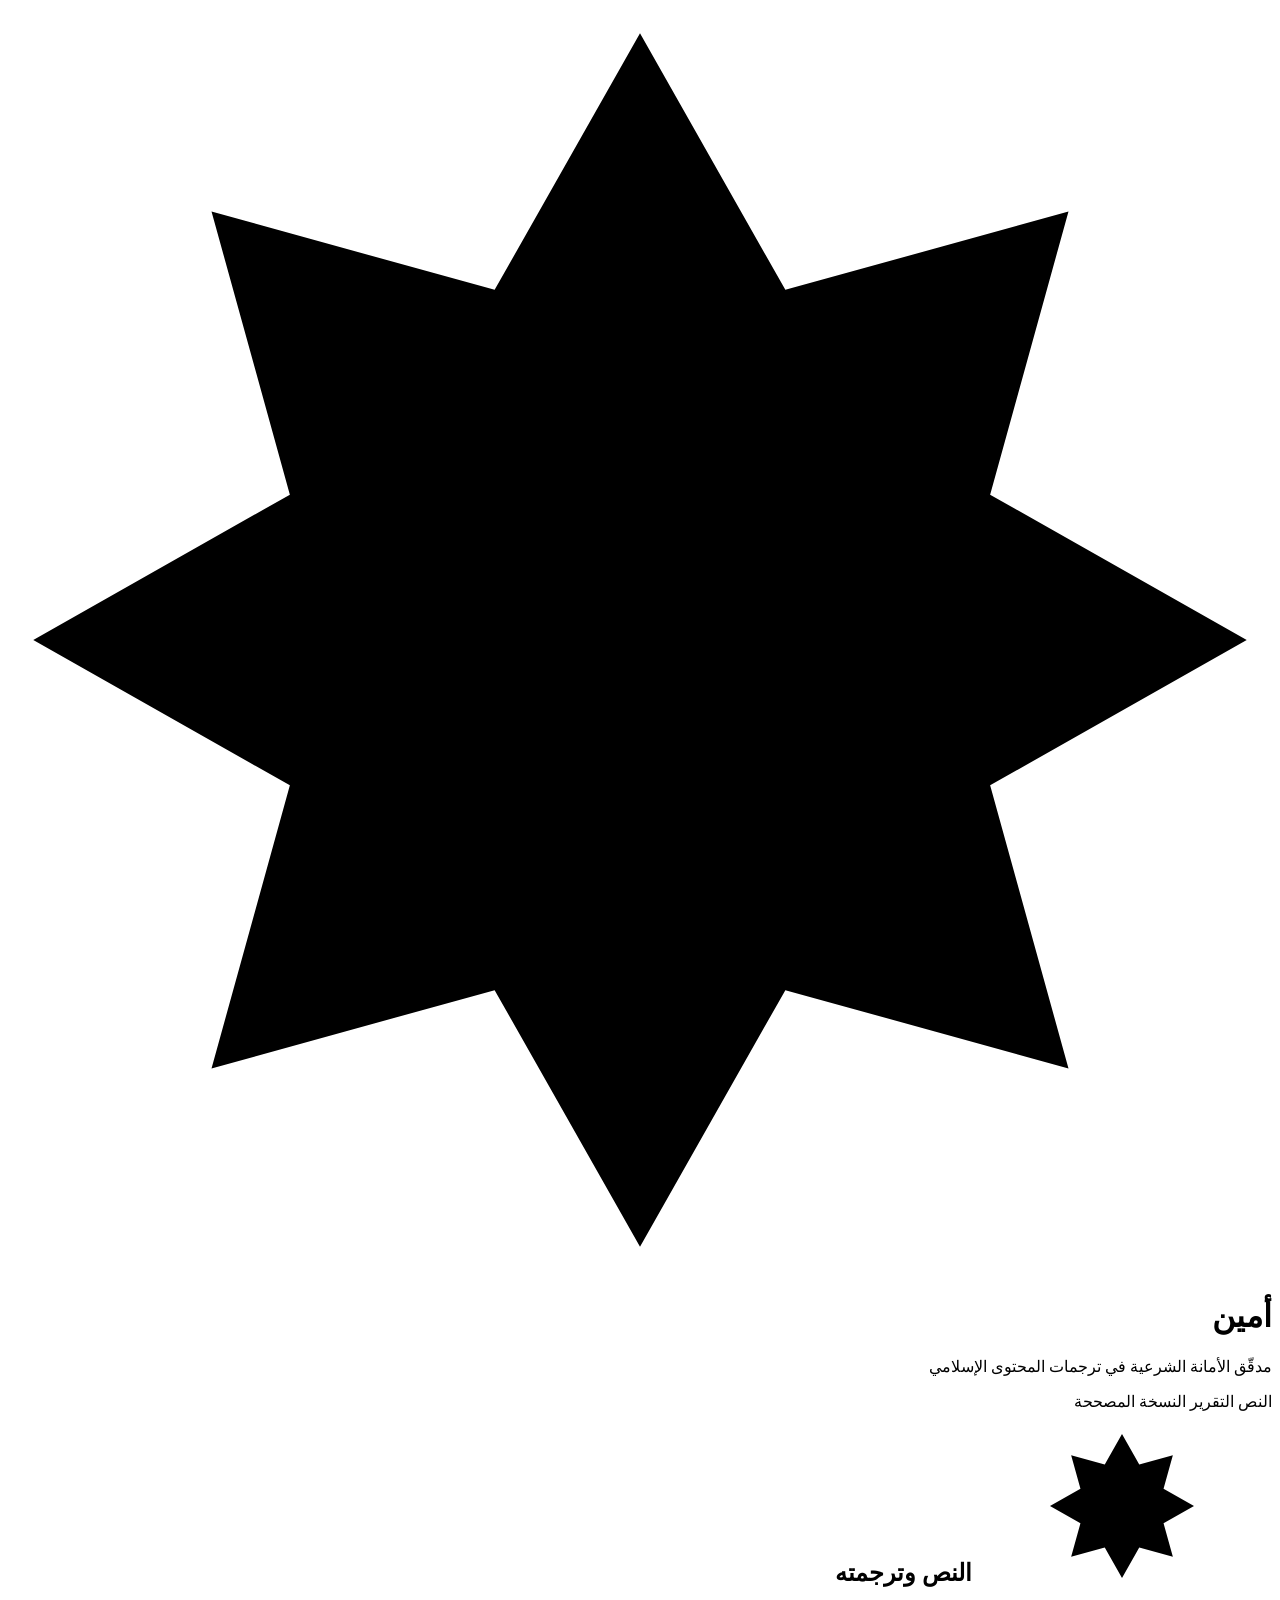
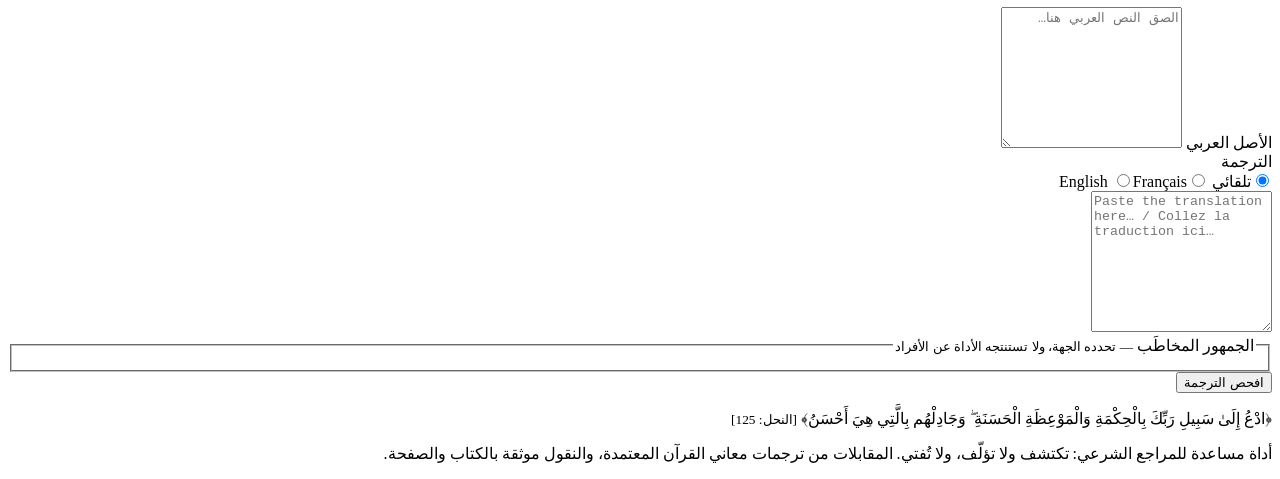
==== web/index.html @ e1a8e171 "Add Amin v0.1.0 start version: checker engine, API, and geometric UI - Glossary of 32 terms and 6 di" ====
<!doctype html>
<html lang="ar" dir="rtl">
<head>
<meta charset="utf-8">
<meta name="viewport" content="width=device-width, initial-scale=1">
<title>أمين — مدقّق الأمانة الشرعية في الترجمات</title>
<meta name="description" content="أمين: أداة تكشف انحراف الدلالة الشرعية في ترجمات المحتوى الإسلامي وتقترح التصحيح من مصادر معتمدة على منهج السلف الصالح.">
<link rel="icon" href="data:image/svg+xml,%3Csvg xmlns='http://www.w3.org/2000/svg' viewBox='0 0 100 100'%3E%3Cpolygon fill='%23c8a24a' points='50,2 61.5,22.3 83.9,16.1 77.7,38.5 98,50 77.7,61.5 83.9,83.9 61.5,77.7 50,98 38.5,77.7 16.1,83.9 22.3,61.5 2,50 22.3,38.5 16.1,16.1 38.5,22.3'/%3E%3Ccircle cx='50' cy='50' r='24' fill='%231b2a55'/%3E%3C/svg%3E">
<link rel="stylesheet" href="/static/style.css">
</head>
<body>

<svg width="0" height="0" style="position:absolute" aria-hidden="true">
  <defs>
    <symbol id="star8" viewBox="0 0 100 100">
      <polygon points="50.0,2.0 61.5,22.3 83.9,16.1 77.7,38.5 98.0,50.0 77.7,61.5 83.9,83.9 61.5,77.7 50.0,98.0 38.5,77.7 16.1,83.9 22.3,61.5 2.0,50.0 22.3,38.5 16.1,16.1 38.5,22.3"/>
    </symbol>
  </defs>
</svg>

<header class="band">
  <div class="band-inner">
    <div class="brand">
      <svg class="brand-star" viewBox="0 0 100 100" aria-hidden="true">
        <use href="#star8" class="s-outer"/>
        <polygon class="s-inner" points="50,20 71,29 80,50 71,71 50,80 29,71 20,50 29,29"/>
      </svg>
      <div>
        <h1>أمين</h1>
        <p class="tagline">مدقّق الأمانة الشرعية في ترجمات المحتوى الإسلامي</p>
      </div>
    </div>
    <nav class="steps" aria-label="مراحل العمل">
      <span class="step is-on" data-step="1"><i></i>النص</span>
      <span class="step" data-step="2"><i></i>التقرير</span>
      <span class="step" data-step="3"><i></i>النسخة المصححة</span>
    </nav>
  </div>
  <div class="band-edge" aria-hidden="true"></div>
</header>

<main>

  <!-- ═══════════ الإدخال ═══════════ -->
  <section id="input" class="panel">
    <div class="section-head">
      <h2><svg class="h-star"><use href="#star8"/></svg>النص وترجمته</h2>
      <div class="samples" id="samples" aria-label="نصوص تجريبية"></div>
    </div>

    <div class="twin">
      <div class="frame">
        <label for="arabic" class="frame-label">الأصل العربي</label>
        <textarea id="arabic" dir="rtl" rows="9" placeholder="الصق النص العربي هنا…"></textarea>
      </div>
      <div class="frame">
        <div class="frame-label-row">
          <label for="translation" class="frame-label">الترجمة</label>
          <div class="lang-switch" role="radiogroup" aria-label="لغة الترجمة">
            <label><input type="radio" name="lang" value="" checked><span>تلقائي</span></label>
            <label><input type="radio" name="lang" value="en"><span>English</span></label>
            <label><input type="radio" name="lang" value="fr"><span>Français</span></label>
          </div>
        </div>
        <textarea id="translation" dir="ltr" rows="9" placeholder="Paste the translation here… / Collez la traduction ici…"></textarea>
      </div>
    </div>

    <fieldset class="audience">
      <legend>الجمهور المخاطَب <small>— تحدده الجهة، ولا تستنتجه الأداة عن الأفراد</small></legend>
      <div class="tiles" id="audiences"></div>
    </fieldset>

    <div class="actions">
      <label class="toggle" id="llm-toggle" hidden>
        <input type="checkbox" id="use-llm" checked> الفحص الدلالي بالنموذج اللغوي
      </label>
      <button id="run" class="btn-octa">افحص الترجمة</button>
    </div>
    <p class="err" id="err" role="alert" hidden></p>
  </section>

  <!-- ═══════════ التقرير ═══════════ -->
  <section id="report" class="panel" hidden>
    <div class="summary">
      <div class="medallion" aria-live="polite">
        <svg viewBox="0 0 100 100" aria-hidden="true"><use href="#star8"/></svg>
        <div class="medallion-text"><b id="total">0</b><span>موضعًا</span></div>
      </div>
      <div class="summary-side">
        <p class="summary-line" id="summary-line"></p>
        <div class="type-tiles" id="type-tiles" role="group" aria-label="تصفية بحسب نوع الخلل"></div>
      </div>
    </div>

    <div class="section-head"><h2><svg class="h-star"><use href="#star8"/></svg>الترجمة مع المواضع</h2></div>
    <div class="frame frame-read"><div id="marked" class="marked" dir="ltr"></div></div>

    <div class="section-head">
      <h2><svg class="h-star"><use href="#star8"/></svg>التنبيهات</h2>
      <div class="bulk">
        <button class="btn-line" id="accept-all">قبول كل المقترحات الموثقة</button>
        <button class="btn-line" id="reset-all">إعادة الضبط</button>
      </div>
    </div>
    <div id="cards" class="cards"></div>

    <div class="section-head"><h2><svg class="h-star"><use href="#star8"/></svg>ملاءمة الخطاب للجمهور</h2></div>
    <div id="audience-report" class="aud-report"></div>
  </section>

  <!-- ═══════════ النسخة المصححة ═══════════ -->
  <section id="corrected-sec" class="panel" hidden>
    <div class="section-head">
      <h2><svg class="h-star"><use href="#star8"/></svg>النسخة المصححة</h2>
      <div class="bulk">
        <button class="btn-line" id="copy">نسخ</button>
        <button class="btn-line" id="export-html">تصدير التقرير</button>
        <button class="btn-line" id="export-json">تصدير JSON</button>
        <button class="btn-line" id="print">طباعة</button>
      </div>
    </div>
    <div class="frame frame-read"><div id="corrected" class="marked" dir="ltr"></div></div>
    <p class="note">تُطبَّق هنا المقترحات التي قبلتها فقط. المواضع التي تحتاج مراجعة بشرية لا تُغيَّر آليًّا.</p>
  </section>

</main>

<footer class="foot">
  <div class="band-edge flip" aria-hidden="true"></div>
  <div class="foot-inner">
    <p class="ayah">﴿ادْعُ إِلَىٰ سَبِيلِ رَبِّكَ بِالْحِكْمَةِ وَالْمَوْعِظَةِ الْحَسَنَةِ ۖ وَجَادِلْهُم بِالَّتِي هِيَ أَحْسَنُ﴾ <small>[النحل: 125]</small></p>
    <p>أداة مساعدة للمراجع الشرعي: تكتشف ولا تؤلّف، ولا تُفتي. المقابلات من ترجمات معاني القرآن المعتمدة، والنقول موثقة بالكتاب والصفحة.</p>
  </div>
</footer>

<script src="/static/app.js"></script>
</body>
</html>
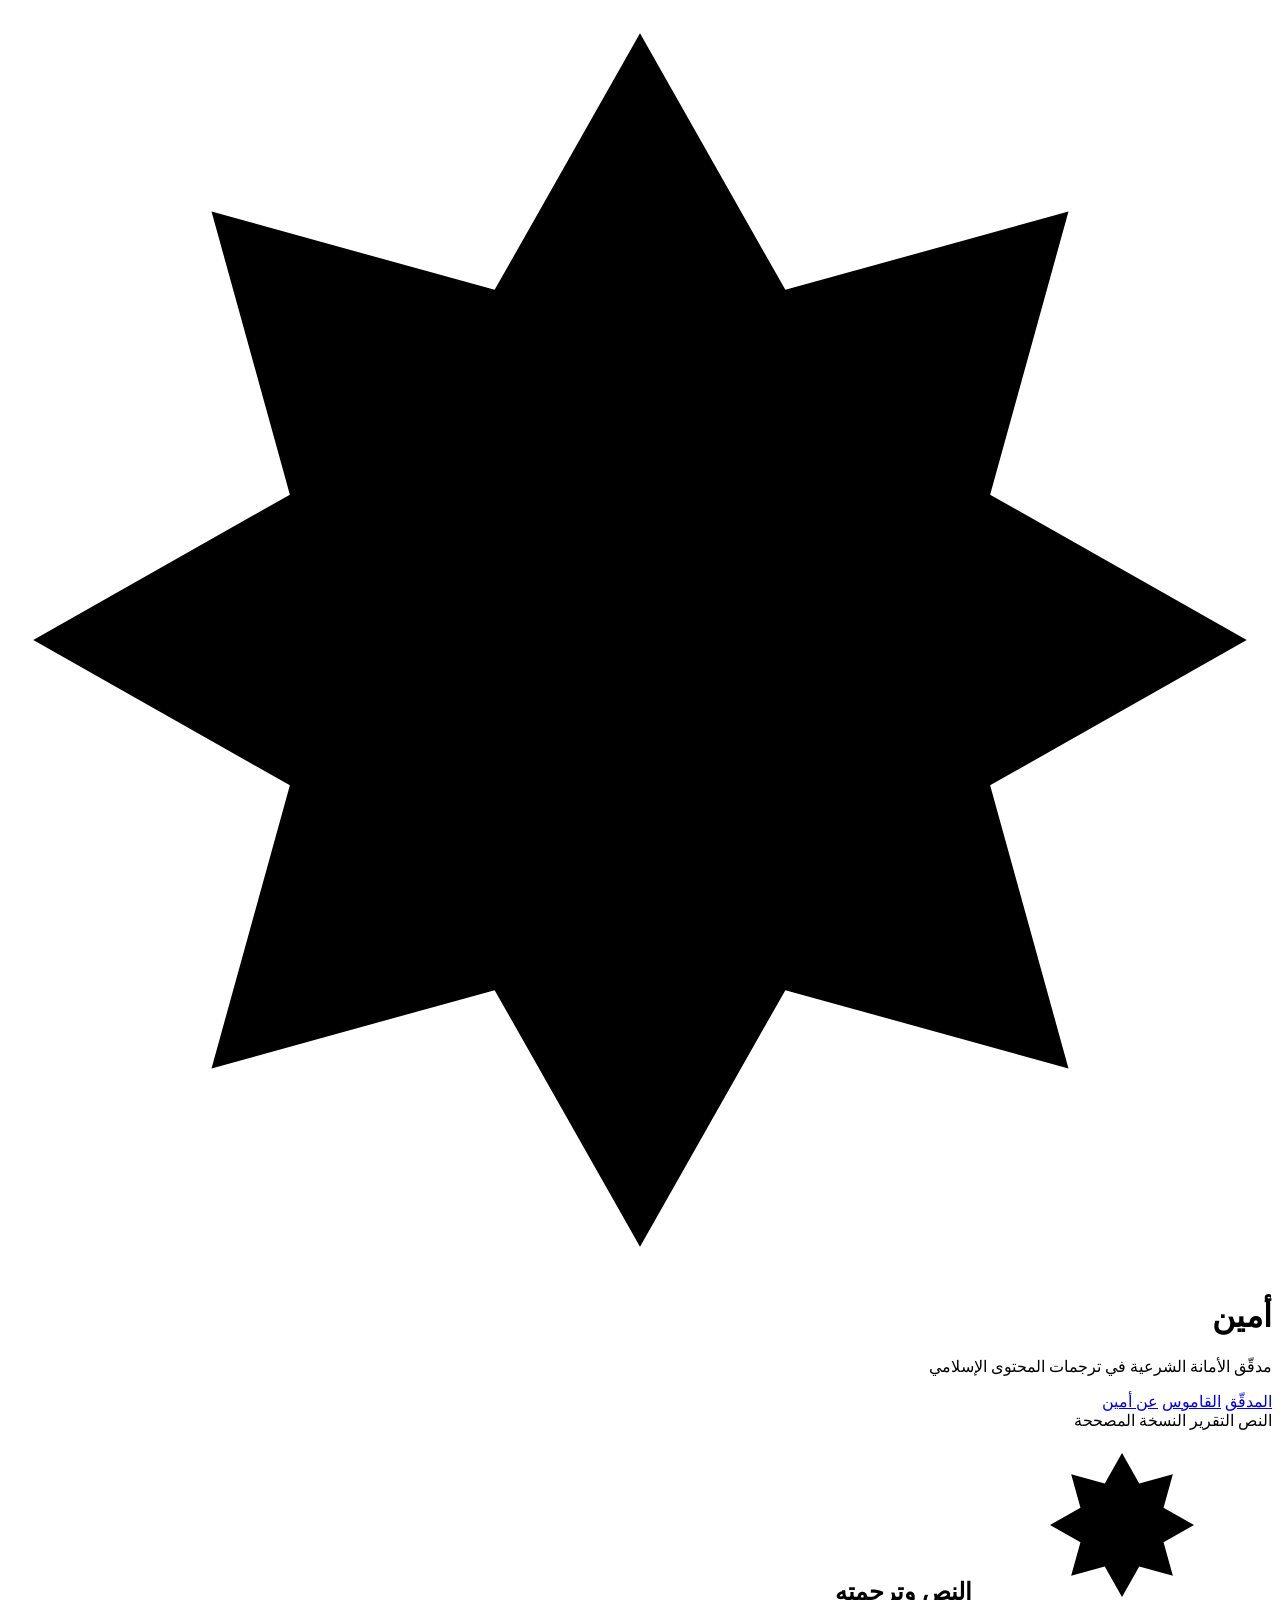
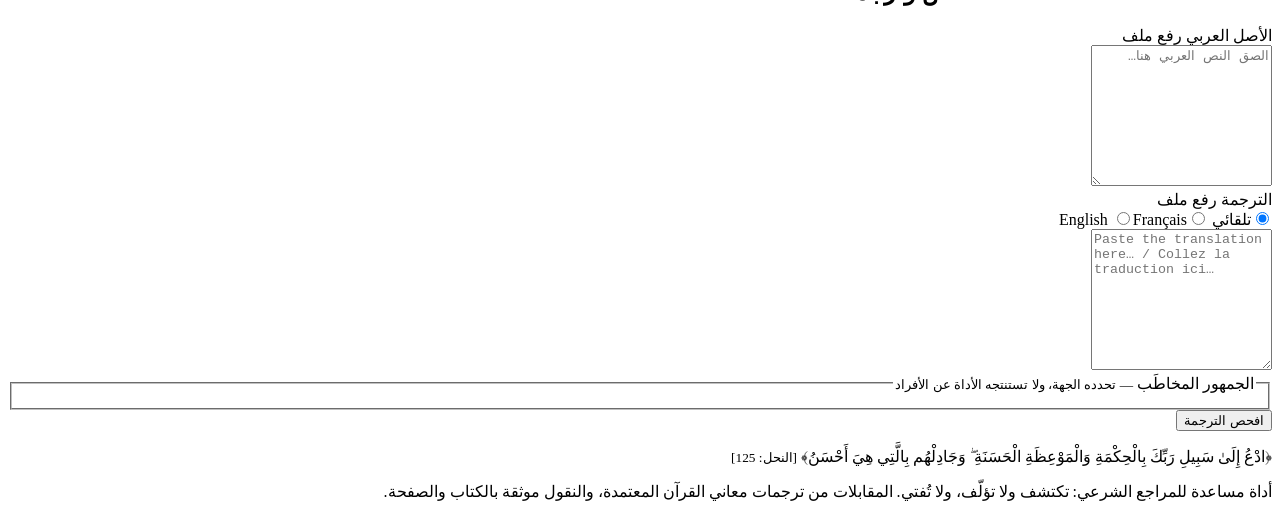
==== commit 69026d85: "Grow glossary, add DP alignment, glossary and about pages, feedback log - 61 terms (29 grounded in t" ====
--- a/web/index.html
+++ b/web/index.html
@@ -30,6 +30,11 @@
         <p class="tagline">مدقّق الأمانة الشرعية في ترجمات المحتوى الإسلامي</p>
       </div>
     </div>
+    <nav class="tabs" aria-label="أقسام المنصة">
+      <a href="#check" class="tab is-on" data-view="check">المدقّق</a>
+      <a href="#glossary" class="tab" data-view="glossary">القاموس</a>
+      <a href="#about" class="tab" data-view="about">عن أمين</a>
+    </nav>
     <nav class="steps" aria-label="مراحل العمل">
       <span class="step is-on" data-step="1"><i></i>النص</span>
       <span class="step" data-step="2"><i></i>التقرير</span>
@@ -39,7 +44,7 @@
   <div class="band-edge" aria-hidden="true"></div>
 </header>
 
-<main>
+<main id="view-check" class="view">
 
   <!-- ═══════════ الإدخال ═══════════ -->
   <section id="input" class="panel">
@@ -50,12 +55,16 @@
 
     <div class="twin">
       <div class="frame">
-        <label for="arabic" class="frame-label">الأصل العربي</label>
+        <div class="frame-label-row">
+          <label for="arabic" class="frame-label">الأصل العربي</label>
+          <label class="upload">رفع ملف<input type="file" accept=".txt,.md,.srt,text/plain" data-target="arabic" hidden></label>
+        </div>
         <textarea id="arabic" dir="rtl" rows="9" placeholder="الصق النص العربي هنا…"></textarea>
       </div>
       <div class="frame">
         <div class="frame-label-row">
           <label for="translation" class="frame-label">الترجمة</label>
+          <label class="upload">رفع ملف<input type="file" accept=".txt,.md,.srt,text/plain" data-target="translation" hidden></label>
           <div class="lang-switch" role="radiogroup" aria-label="لغة الترجمة">
             <label><input type="radio" name="lang" value="" checked><span>تلقائي</span></label>
             <label><input type="radio" name="lang" value="en"><span>English</span></label>
@@ -126,6 +135,60 @@
 
 </main>
 
+<main id="view-glossary" class="view" hidden>
+  <section class="panel">
+    <div class="section-head">
+      <h2><svg class="h-star"><use href="#star8"/></svg>قاموس أمين للمصطلحات الشرعية</h2>
+      <div class="gl-tools">
+        <input type="search" id="gl-search" placeholder="ابحث بالعربية أو بالمقابل: شهيد، Salah، jihad…" aria-label="بحث في القاموس">
+        <div class="lang-switch" role="radiogroup" aria-label="لغة المقابل">
+          <label><input type="radio" name="gl-lang" value="en" checked><span>English</span></label>
+          <label><input type="radio" name="gl-lang" value="fr"><span>Français</span></label>
+        </div>
+      </div>
+    </div>
+    <p class="note" id="gl-summary"></p>
+    <h3 class="gl-h">الصفات — على منهج السلف</h3>
+    <div class="gl-grid" id="gl-attrs"></div>
+    <h3 class="gl-h">المصطلحات</h3>
+    <div class="gl-grid" id="gl-terms"></div>
+  </section>
+</main>
+
+<main id="view-about" class="view" hidden>
+  <section class="panel about">
+    <div class="section-head"><h2><svg class="h-star"><use href="#star8"/></svg>عن «أمين»</h2></div>
+    <div class="about-grid">
+      <article class="frame">
+        <h3>المشكلة</h3>
+        <p>تترجم الجهات الدعوية محتواها إلى عشرات اللغات، ومراجعة كل ترجمة مراجعةً شرعية تحتاج مختصًّا يجمع العلم الشرعي وإتقان اللغة، وهو نادر. فتنحرف الدلالة: تُؤوَّل الصفات، وتدخل مصطلحات بحمولة كنسية، وتُترجم الآيات ترجمة حرة.</p>
+      </article>
+      <article class="frame">
+        <h3>المنهج</h3>
+        <p>منهج السلف الصالح في العقيدة، والمرجع في المقابلات ترجمات معاني القرآن الصادرة عن مجمع الملك فهد، والنقول من كتب شيخ الإسلام ابن تيمية وأئمة السلف بالنص والصفحة.</p>
+      </article>
+      <article class="frame">
+        <h3>القاعدة الذهبية</h3>
+        <p>يُكتب المصطلح الشرعي بلفظه العربي بالحروف اللاتينية أولًا ثم معناه بين قوسين:</p>
+        <p class="golden" dir="ltr">Shaheed (Martyr) · Salah (Prayer) · Kafir (Disbeliever)</p>
+      </article>
+      <article class="frame">
+        <h3>يكتشف ولا يؤلّف</h3>
+        <p>لا يقترح «أمين» تصحيحًا إلا من القاموس أو من ترجمة معتمدة، ولا يُفتي، ولا يحكم على حديث. وما لا سند له يُحال إلى المراجع البشري بعلامة «يحتاج مراجعة».</p>
+      </article>
+    </div>
+    <div class="section-head"><h2><svg class="h-star"><use href="#star8"/></svg>أنواع الخلل السبعة</h2></div>
+    <div class="types-list" id="types-list"></div>
+    <div class="section-head"><h2><svg class="h-star"><use href="#star8"/></svg>حدود الأداة</h2></div>
+    <ul class="limits">
+      <li>تعمل بالإنجليزية والفرنسية في هذه المرحلة، والبنية تقبل لغات أخرى.</li>
+      <li>المحاذاة بين الجمل تقوم على الطول وترتيب الجمل؛ فإذا اختلف ترتيب الترجمة كثيرًا عن الأصل ضعفت بعض الفحوص.</li>
+      <li>الفحص الدلالي بالنموذج اللغوي اختياري، ومخرجاته تُعلَّم «يحتاج مراجعة» ما لم تستند إلى القاموس.</li>
+      <li>الأداة مساعِدة للمراجع الشرعي لا بديلة عنه.</li>
+    </ul>
+  </section>
+</main>
+
 <footer class="foot">
   <div class="band-edge flip" aria-hidden="true"></div>
   <div class="foot-inner">
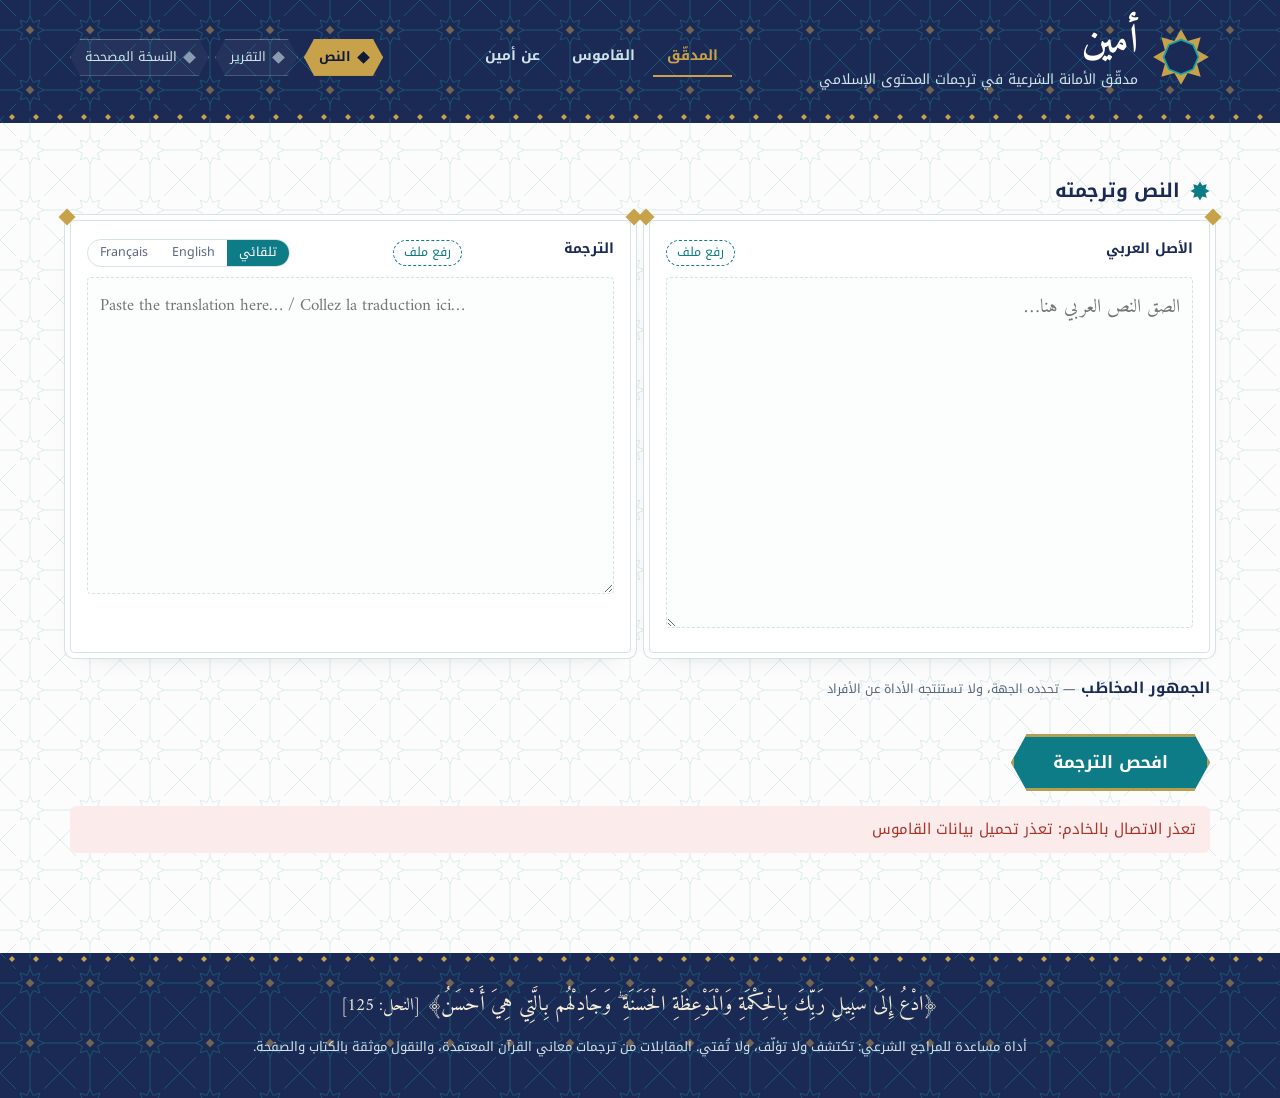
==== commit f34202c4: "Make Amin a complete platform: browser engine, single-page build, deploy files - web/engine.js: brow" ====
--- a/web/index.html
+++ b/web/index.html
@@ -3,10 +3,10 @@
 <head>
 <meta charset="utf-8">
 <meta name="viewport" content="width=device-width, initial-scale=1">
-<title>أمين — مدقّق الأمانة الشرعية في الترجمات</title>
+<title>أمين</title>
 <meta name="description" content="أمين: أداة تكشف انحراف الدلالة الشرعية في ترجمات المحتوى الإسلامي وتقترح التصحيح من مصادر معتمدة على منهج السلف الصالح.">
 <link rel="icon" href="data:image/svg+xml,%3Csvg xmlns='http://www.w3.org/2000/svg' viewBox='0 0 100 100'%3E%3Cpolygon fill='%23c8a24a' points='50,2 61.5,22.3 83.9,16.1 77.7,38.5 98,50 77.7,61.5 83.9,83.9 61.5,77.7 50,98 38.5,77.7 16.1,83.9 22.3,61.5 2,50 22.3,38.5 16.1,16.1 38.5,22.3'/%3E%3Ccircle cx='50' cy='50' r='24' fill='%231b2a55'/%3E%3C/svg%3E">
-<link rel="stylesheet" href="/static/style.css">
+<link rel="stylesheet" href="style.css">
 </head>
 <body>
 
@@ -197,6 +197,7 @@
   </div>
 </footer>
 
-<script src="/static/app.js"></script>
+<script src="engine.js"></script>
+<script src="app.js"></script>
 </body>
 </html>
--- a/web/style.css
+++ b/web/style.css
@@ -0,0 +1,313 @@
+/* أمين — تصميم «الزخرفة الهندسية»: زليج ومشربية، تركوازي وأزرق نيلي ولمسة ذهبية */
+
+@font-face { font-family: "Amiri"; font-weight: 400; font-display: swap;
+  src: url("fonts/amiri-arabic-400-normal.woff2") format("woff2"); unicode-range: U+0600-06FF, U+0750-077F, U+FB50-FDFF, U+FE70-FEFF; }
+@font-face { font-family: "Amiri"; font-weight: 700; font-display: swap;
+  src: url("fonts/amiri-arabic-700-normal.woff2") format("woff2"); unicode-range: U+0600-06FF, U+0750-077F, U+FB50-FDFF, U+FE70-FEFF; }
+@font-face { font-family: "Amiri"; font-weight: 400; font-display: swap;
+  src: url("fonts/amiri-latin-400-normal.woff2") format("woff2"); unicode-range: U+0000-024F, U+1E00-1EFF, U+2000-206F; }
+@font-face { font-family: "Amiri"; font-weight: 700; font-display: swap;
+  src: url("fonts/amiri-latin-700-normal.woff2") format("woff2"); unicode-range: U+0000-024F, U+1E00-1EFF, U+2000-206F; }
+@font-face { font-family: "Kufi"; font-weight: 400; font-display: swap;
+  src: url("fonts/noto-kufi-arabic-arabic-400-normal.woff2") format("woff2"); unicode-range: U+0600-06FF, U+0750-077F, U+FB50-FDFF, U+FE70-FEFF; }
+@font-face { font-family: "Kufi"; font-weight: 700; font-display: swap;
+  src: url("fonts/noto-kufi-arabic-arabic-700-normal.woff2") format("woff2"); unicode-range: U+0600-06FF, U+0750-077F, U+FB50-FDFF, U+FE70-FEFF; }
+@font-face { font-family: "Kufi"; font-weight: 400; font-display: swap;
+  src: url("fonts/noto-kufi-arabic-latin-400-normal.woff2") format("woff2"); unicode-range: U+0000-024F, U+2000-206F; }
+@font-face { font-family: "Kufi"; font-weight: 700; font-display: swap;
+  src: url("fonts/noto-kufi-arabic-latin-700-normal.woff2") format("woff2"); unicode-range: U+0000-024F, U+2000-206F; }
+
+:root {
+  --indigo: #1b2a55;
+  --indigo-deep: #0f1a3a;
+  --turq: #0e7c86;
+  --turq-2: #14a3a8;
+  --turq-soft: #e3f3f2;
+  --gold: #c8a24a;
+  --gold-soft: #f6eed8;
+  --paper: #fbfcfb;
+  --card: #ffffff;
+  --ink: #18223a;
+  --muted: #5b6680;
+  --line: #d6e3e6;
+  --red: #a8322a;
+  --red-soft: #fbeceb;
+  --green: #1e7b4f;
+  --green-soft: #e6f4ec;
+  /* ألوان أنواع الخلل السبعة */
+  --t1: #6b4fa3; --t2: #a8322a; --t3: #b7862a; --t4: #1b2a55;
+  --t5: #c05a1c; --t6: #0e7c86; --t7: #56657f;
+  --ink-2: #2e3955;
+  --field: #fcfefe;
+  --heading: #1b2a55;
+  --gold-ink: #7a5a14;
+  --indigo-soft: #eef0fa;
+  --radius: 14px;
+  --kufi: "Kufi", "Noto Kufi Arabic", "Segoe UI", Tahoma, sans-serif;
+  --naskh: "Amiri", "Traditional Arabic", "Times New Roman", serif;
+  --tile: url("data:image/svg+xml,%3Csvg xmlns='http://www.w3.org/2000/svg' width='60' height='60' viewBox='0 0 60 60'%3E%3Cg fill='none' stroke='%230e7c86' stroke-width='0.8' opacity='0.16'%3E%3Cpolygon points='30.0,16.0 33.1,22.4 39.9,20.1 37.6,26.9 44.0,30.0 37.6,33.1 39.9,39.9 33.1,37.6 30.0,44.0 26.9,37.6 20.1,39.9 22.4,33.1 16.0,30.0 22.4,26.9 20.1,20.1 26.9,22.4'/%3E%3Cpath d='M0 0L16 16M60 0L44 16M0 60L16 44M60 60L44 44M30 0V16M30 44V60M0 30H16M44 30H60'/%3E%3C/g%3E%3C/svg%3E");
+  --tile-band: url("data:image/svg+xml,%3Csvg xmlns='http://www.w3.org/2000/svg' width='60' height='60' viewBox='0 0 60 60'%3E%3Cg fill='none' stroke='%2314a3a8' stroke-width='1' opacity='0.35'%3E%3Cpolygon points='30.0,16.0 33.1,22.4 39.9,20.1 37.6,26.9 44.0,30.0 37.6,33.1 39.9,39.9 33.1,37.6 30.0,44.0 26.9,37.6 20.1,39.9 22.4,33.1 16.0,30.0 22.4,26.9 20.1,20.1 26.9,22.4'/%3E%3Cpath d='M0 0L16 16M60 0L44 16M0 60L16 44M60 60L44 44M30 0V16M30 44V60M0 30H16M44 30H60'/%3E%3C/g%3E%3Crect x='27' y='27' width='6' height='6' transform='rotate(45 30 30)' fill='%23c8a24a' opacity='0.5'/%3E%3C/svg%3E");
+  --edge: url("data:image/svg+xml,%3Csvg xmlns='http://www.w3.org/2000/svg' width='24' height='12' viewBox='0 0 24 12'%3E%3Cpath d='M0 0H24V2L12 12L0 2Z' fill='%231b2a55'/%3E%3Cpath d='M12 3L15 6L12 9L9 6Z' fill='%23c8a24a'/%3E%3C/svg%3E");
+}
+
+/* ─── الوضع الداكن: نفس الهوية، ليلًا ─── */
+@media (prefers-color-scheme: dark) {
+  :root:not([data-theme="light"]) {
+    color-scheme: dark;
+    --paper: #0c1428; --card: #131e38; --field: #0f1830; --ink: #e6ebf5; --ink-2: #c9d2e6; --muted: #95a2bd;
+    --line: #2a3a5e; --heading: #d8e0f7; --turq-soft: #0f3338; --gold-soft: #3a3016; --gold-ink: #e3c77a;
+    --red-soft: #3a1a1c; --green-soft: #12301f; --indigo-soft: #1e2a4d; --turq: #1aa7ad; --green: #4cc38a; --red: #ee7b72;
+    --t1: #a58ce0; --t2: #ee7b72; --t3: #e0b45a; --t4: #8fa4e8; --t5: #f0925a; --t6: #3cc3c8; --t7: #9aa7c2;
+  }
+}
+:root[data-theme="dark"] {
+  color-scheme: dark;
+  --paper: #0c1428; --card: #131e38; --field: #0f1830; --ink: #e6ebf5; --ink-2: #c9d2e6; --muted: #95a2bd;
+  --line: #2a3a5e; --heading: #d8e0f7; --turq-soft: #0f3338; --gold-soft: #3a3016; --gold-ink: #e3c77a;
+  --red-soft: #3a1a1c; --green-soft: #12301f; --indigo-soft: #1e2a4d; --turq: #1aa7ad; --green: #4cc38a; --red: #ee7b72;
+  --t1: #a58ce0; --t2: #ee7b72; --t3: #e0b45a; --t4: #8fa4e8; --t5: #f0925a; --t6: #3cc3c8; --t7: #9aa7c2;
+}
+
+* { box-sizing: border-box; }
+html { -webkit-text-size-adjust: 100%; }
+body {
+  margin: 0; color: var(--ink); background: var(--paper) var(--tile);
+  font-family: var(--kufi); font-size: 15px; line-height: 1.75;
+}
+button, input, textarea, select { font: inherit; color: inherit; }
+[hidden] { display: none !important; }
+:focus-visible { outline: 3px solid var(--gold); outline-offset: 2px; }
+
+/* ─── الشريط العلوي ─── */
+.band { background: var(--indigo) var(--tile-band); color: #fff; position: relative; }
+.band-inner { max-width: 1180px; margin: 0 auto; padding: 22px 20px 18px; display: flex; align-items: center; justify-content: space-between; gap: 20px; flex-wrap: wrap; }
+.band-edge { height: 12px; background: var(--edge) repeat-x; }
+.band-edge.flip { transform: scaleY(-1); }
+.brand { display: flex; align-items: center; gap: 14px; }
+.brand-star { width: 58px; height: 58px; flex: none; }
+.brand-star .s-outer { fill: var(--gold); }
+.brand-star .s-inner { fill: var(--indigo); stroke: var(--turq-2); stroke-width: 3; }
+.brand h1 { margin: 0; font-family: var(--naskh); font-size: 40px; line-height: 1; letter-spacing: 0; }
+.tagline { margin: 6px 0 0; color: #cfe3ea; font-size: 14px; }
+.steps { display: flex; gap: 6px; flex-wrap: wrap; }
+.step { display: inline-flex; align-items: center; gap: 8px; padding: 6px 14px; border: 1px solid rgba(255,255,255,.25); color: #cfe3ea; font-size: 13px;
+  clip-path: polygon(10px 0, calc(100% - 10px) 0, 100% 50%, calc(100% - 10px) 100%, 10px 100%, 0 50%); background: rgba(255,255,255,.04); }
+.step i { width: 9px; height: 9px; background: currentColor; transform: rotate(45deg); opacity: .6; }
+.step.is-on { background: var(--gold); color: var(--indigo-deep); border-color: var(--gold); font-weight: 700; }
+.step.is-on i { opacity: 1; }
+
+main { max-width: 1180px; margin: 0 auto; padding: 26px 20px 40px; }
+
+/* ─── الألواح والإطارات ─── */
+.panel { margin-bottom: 30px; }
+.section-head { display: flex; align-items: center; justify-content: space-between; gap: 12px; flex-wrap: wrap; margin: 26px 0 12px; }
+.section-head h2 { margin: 0; font-size: 19px; color: var(--heading); display: flex; align-items: center; gap: 10px; }
+.h-star { width: 20px; height: 20px; fill: var(--turq); flex: none; }
+
+.twin { display: grid; grid-template-columns: 1fr 1fr; gap: 18px; }
+.frame {
+  position: relative; background: var(--card); border: 1px solid var(--line); border-radius: 4px; padding: 16px;
+  box-shadow: 0 0 0 5px var(--card), 0 0 0 6px var(--line), 0 10px 26px -18px rgba(15,26,58,.35);
+}
+/* زخارف الأركان: معينات ذهبية */
+.frame::before, .frame::after { content: ""; position: absolute; width: 12px; height: 12px; background: var(--gold); transform: rotate(45deg); top: -10px; }
+.frame::before { right: -10px; } .frame::after { left: -10px; }
+.frame-label, .frame-label-row { display: flex; align-items: center; justify-content: space-between; gap: 10px; flex-wrap: wrap; font-weight: 700; color: var(--heading); margin-bottom: 8px; font-size: 14px; }
+textarea { width: 100%; min-height: 210px; resize: vertical; border: 1px dashed var(--line); background: var(--field); border-radius: 4px; padding: 12px; line-height: 1.9; }
+#arabic { font-family: var(--naskh); font-size: 19px; }
+#translation { font-family: var(--naskh); font-size: 17px; }
+textarea:focus { outline: none; border-color: var(--turq); border-style: solid; background: var(--card); }
+
+.lang-switch { display: inline-flex; border: 1px solid var(--line); border-radius: 999px; overflow: hidden; font-weight: 400; }
+.lang-switch input { position: absolute; opacity: 0; pointer-events: none; }
+.lang-switch span { display: block; padding: 2px 12px; font-size: 12.5px; cursor: pointer; color: var(--muted); }
+.lang-switch input:checked + span { background: var(--turq); color: #fff; }
+.lang-switch input:focus-visible + span { outline: 2px solid var(--gold); }
+
+.samples { display: flex; gap: 8px; flex-wrap: wrap; }
+.chip { border: 1px solid var(--turq); color: var(--turq); background: var(--card); border-radius: 999px; padding: 3px 12px; font-size: 12.5px; cursor: pointer; }
+.chip:hover { background: var(--turq-soft); }
+
+/* ─── بلاطات الجمهور (مثمّنة) ─── */
+.audience { border: 0; padding: 0; margin: 22px 0 0; }
+.audience legend { font-weight: 700; color: var(--heading); margin-bottom: 10px; padding: 0; }
+.audience legend small { font-weight: 400; color: var(--muted); }
+.tiles { display: flex; flex-wrap: wrap; gap: 10px; }
+.tile { position: relative; }
+.tile input { position: absolute; opacity: 0; pointer-events: none; }
+.tile span {
+  display: block; padding: 10px 20px; background: var(--card); border: 0; cursor: pointer; font-size: 14px;
+  clip-path: polygon(12px 0, calc(100% - 12px) 0, 100% 12px, 100% calc(100% - 12px), calc(100% - 12px) 100%, 12px 100%, 0 calc(100% - 12px), 0 12px);
+  box-shadow: inset 0 0 0 1px var(--line); background: var(--card);
+}
+.tile input:checked + span { background: var(--indigo); color: #fff; box-shadow: inset 0 0 0 2px var(--gold); }
+.tile input:focus-visible + span { box-shadow: inset 0 0 0 3px var(--gold); }
+
+.actions { display: flex; align-items: center; justify-content: flex-start; gap: 18px; margin-top: 22px; flex-wrap: wrap; }
+.btn-octa {
+  border: 0; cursor: pointer; font-weight: 700; font-size: 17px; color: #fff; padding: 14px 42px; background: var(--turq);
+  clip-path: polygon(16px 0, calc(100% - 16px) 0, 100% 50%, calc(100% - 16px) 100%, 16px 100%, 0 50%);
+  box-shadow: inset 0 0 0 3px rgba(200,162,74,.9); transition: background .15s;
+}
+.btn-octa:hover { background: #0b6a73; }
+.btn-octa[disabled] { opacity: .6; cursor: progress; }
+.toggle { display: inline-flex; align-items: center; gap: 8px; color: var(--muted); font-size: 13.5px; }
+.err { color: var(--red); background: var(--red-soft); padding: 10px 14px; border-radius: 6px; }
+
+.btn-line { border: 1px solid var(--heading); background: var(--card); color: var(--heading); padding: 5px 14px; border-radius: 4px; cursor: pointer; font-size: 13px; }
+.btn-line:hover { background: var(--heading); color: var(--card); }
+.bulk { display: flex; gap: 8px; flex-wrap: wrap; }
+
+/* ─── الملخص: الشمسة والبلاطات ─── */
+.summary { display: flex; align-items: center; gap: 26px; flex-wrap: wrap; background: var(--card); border: 1px solid var(--line); border-radius: var(--radius); padding: 18px 22px; }
+.medallion { position: relative; width: 132px; height: 132px; flex: none; }
+.medallion svg { width: 100%; height: 100%; fill: var(--indigo); stroke: var(--gold); stroke-width: 2.5; }
+.medallion-text { position: absolute; inset: 0; display: flex; flex-direction: column; align-items: center; justify-content: center; color: #fff; }
+.medallion-text b { font-size: 36px; line-height: 1; font-family: var(--naskh); }
+.medallion-text span { font-size: 12px; color: var(--gold-soft); }
+.summary-side { flex: 1; min-width: 260px; }
+.summary-line { margin: 0 0 12px; color: var(--muted); }
+.summary-line b { color: var(--ink); }
+.type-tiles { display: flex; flex-wrap: wrap; gap: 8px; }
+.ttile {
+  display: inline-flex; align-items: center; gap: 8px; border: 1px solid var(--line); background: var(--card); cursor: pointer; padding: 5px 12px 5px 10px; font-size: 13px; border-radius: 4px;
+}
+.ttile .dia { width: 11px; height: 11px; transform: rotate(45deg); background: var(--c); flex: none; }
+.ttile b { font-family: var(--naskh); font-size: 16px; color: var(--c); }
+.ttile[aria-pressed="true"] { background: var(--c); color: #fff; border-color: var(--c); }
+.ttile[aria-pressed="true"] b { color: #fff; }
+.ttile[aria-pressed="true"] .dia { background: var(--card); }
+.ttile.zero { opacity: .45; }
+
+/* ─── الترجمة المعلَّمة ─── */
+.frame-read { padding: 20px 22px; }
+.marked { font-family: var(--naskh); font-size: 18.5px; line-height: 2.15; white-space: pre-wrap; text-align: left; }
+.marked mark { background: color-mix(in srgb, var(--c) 14%, transparent); border-bottom: 2px solid var(--c); color: inherit; padding: 0 2px; cursor: pointer; border-radius: 2px; }
+.marked mark.is-wide { background: none; border-bottom: 2px dotted var(--c); }
+.marked mark.is-accepted { background: var(--green-soft); border-bottom-color: var(--green); }
+.marked mark.is-rejected { background: none; border-bottom: 1px dashed var(--muted); }
+.marked mark.is-dim { opacity: .35; }
+.badge { display: inline-flex; align-items: center; justify-content: center; width: 19px; height: 19px; font-family: var(--kufi); font-size: 10.5px; font-weight: 700;
+  color: #fff; background: var(--c); vertical-align: super; margin-inline-start: 2px; clip-path: polygon(50% 0, 100% 50%, 50% 100%, 0 50%); line-height: 1; }
+.marked ins { text-decoration: none; background: var(--green-soft); border-bottom: 2px solid var(--green); }
+
+/* ─── بطاقات الزليج ─── */
+.cards { display: grid; grid-template-columns: repeat(auto-fill, minmax(330px, 1fr)); gap: 16px; align-items: start; }
+.card {
+  --cut: 16px; position: relative; background: var(--card); padding: 0 0 14px;
+  clip-path: polygon(var(--cut) 0, calc(100% - var(--cut)) 0, 100% var(--cut), 100% calc(100% - var(--cut)), calc(100% - var(--cut)) 100%, var(--cut) 100%, 0 calc(100% - var(--cut)), 0 var(--cut));
+  box-shadow: inset 0 0 0 1px var(--line); transition: transform .12s;
+}
+.card.is-focus { box-shadow: inset 0 0 0 2px var(--c); }
+.card.is-accepted { background: linear-gradient(var(--card), var(--green-soft)); }
+.card.is-rejected { opacity: .55; }
+.card-top { display: flex; align-items: center; gap: 10px; padding: 12px 20px 10px; background: color-mix(in srgb, var(--c) 9%, var(--card)); border-bottom: 1px solid color-mix(in srgb, var(--c) 25%, var(--card)); }
+.card-top .num { width: 26px; height: 26px; display: inline-flex; align-items: center; justify-content: center; color: #fff; background: var(--c); font-weight: 700; font-size: 12px;
+  clip-path: polygon(50% 0, 100% 50%, 50% 100%, 0 50%); flex: none; }
+.card-top .tname { font-weight: 700; color: var(--c); font-size: 14px; flex: 1; }
+.sev { font-size: 11.5px; padding: 1px 9px; border-radius: 999px; border: 1px solid; white-space: nowrap; }
+.sev-high { color: var(--red); border-color: var(--red); }
+.sev-medium { color: var(--t5); border-color: var(--t5); }
+.sev-low { color: var(--muted); border-color: var(--line); }
+.card-body { padding: 12px 20px 0; }
+.pair { display: grid; grid-template-columns: auto 1fr; gap: 4px 10px; align-items: baseline; margin-bottom: 8px; }
+.pair dt { font-size: 12px; color: var(--muted); }
+.pair dd { margin: 0; font-family: var(--naskh); font-size: 16.5px; direction: ltr; text-align: left; overflow-wrap: anywhere; }
+.pair .was { color: var(--red); text-decoration: line-through; text-decoration-thickness: 1px; }
+.pair .ctx { color: var(--ink-2); font-size: 15px; border-inline-start: 3px solid var(--c); padding-inline-start: 8px; }
+.pair .now { color: var(--green); font-weight: 700; }
+.pair .now.none { color: var(--muted); font-weight: 400; font-family: var(--kufi); font-size: 13px; direction: rtl; text-align: right; }
+.reason { font-size: 13.5px; margin: 6px 0 8px; color: var(--ink-2); }
+.src { font-size: 12px; color: var(--muted); margin: 0 0 10px; }
+.flags { display: flex; gap: 6px; flex-wrap: wrap; margin-bottom: 10px; }
+.flag { font-size: 11.5px; padding: 1px 8px; border-radius: 4px; background: var(--gold-soft); color: var(--gold-ink); }
+.flag.ai { background: var(--indigo-soft); color: var(--heading); }
+.card-actions { display: flex; gap: 8px; padding: 0 20px; flex-wrap: wrap; }
+.act { border: 1px solid var(--line); background: var(--card); padding: 4px 12px; border-radius: 4px; cursor: pointer; font-size: 13px; }
+.act.ok[aria-pressed="true"] { background: var(--green); color: #fff; border-color: var(--green); }
+.act.no[aria-pressed="true"] { background: #6b7280; color: #fff; border-color: #6b7280; }
+.act.bayan { margin-inline-start: auto; border-color: var(--gold); color: var(--gold-ink); }
+.act.bayan[aria-expanded="true"] { background: var(--gold); color: var(--indigo-deep); }
+
+/* ─── «البيان»: لوح ينبسط داخل البطاقة، لا نافذة محادثة ─── */
+.bayan-panel { margin: 12px 20px 0; padding: 14px 16px; background: var(--paper) var(--tile); border: 1px solid var(--gold); border-radius: 4px; font-size: 13.5px; }
+.bayan-panel h4 { margin: 0 0 6px; color: var(--heading); font-size: 14px; display: flex; align-items: center; gap: 8px; }
+.bayan-panel h4::before { content: ""; width: 8px; height: 8px; background: var(--gold); transform: rotate(45deg); }
+.bayan-panel section + section { margin-top: 12px; padding-top: 10px; border-top: 1px dashed var(--line); }
+.bayan-ayah { font-family: var(--naskh); font-size: 19px; line-height: 2; margin: 2px 0; }
+.bayan-tr { font-family: var(--naskh); direction: ltr; text-align: left; font-size: 15.5px; color: var(--ink-2); margin: 0 0 4px; }
+.bayan-quote { font-family: var(--naskh); font-size: 17px; line-height: 1.95; margin: 4px 0; padding-inline-start: 12px; border-inline-start: 3px solid var(--turq); }
+.bayan-cite { font-size: 12px; color: var(--muted); }
+.bayan-cite a { color: var(--turq); }
+.pending { color: var(--gold-ink); font-size: 12px; }
+.approved-kfc { color: var(--green); font-size: 12px; }
+
+.aud-report { display: flex; flex-wrap: wrap; gap: 12px; }
+.metric { background: var(--card); border: 1px solid var(--line); border-radius: 6px; padding: 10px 16px; min-width: 140px; }
+.metric b { display: block; font-family: var(--naskh); font-size: 24px; color: var(--heading); line-height: 1.2; }
+.metric span { font-size: 12.5px; color: var(--muted); }
+.note { color: var(--muted); font-size: 13px; }
+
+.empty { text-align: center; padding: 30px; background: var(--card); border: 1px solid var(--line); border-radius: var(--radius); color: var(--green); }
+
+.tabs { display: flex; gap: 4px; }
+.tab { color: #cfe3ea; text-decoration: none; padding: 6px 14px; font-weight: 700; font-size: 14px; border-bottom: 2px solid transparent; }
+.tab:hover { color: #fff; }
+.tab.is-on { color: var(--gold); border-bottom-color: var(--gold); }
+.upload { font-weight: 400; font-size: 12.5px; color: var(--turq); cursor: pointer; border: 1px dashed var(--turq); padding: 1px 10px; border-radius: 999px; }
+.upload:hover { background: var(--turq-soft); }
+
+/* ─── القاموس ─── */
+.gl-tools { display: flex; gap: 10px; align-items: center; flex-wrap: wrap; }
+#gl-search { min-width: 280px; padding: 7px 12px; border: 1px solid var(--line); border-radius: 4px; background: var(--card); }
+.gl-h { color: var(--heading); font-size: 16px; margin: 20px 0 10px; }
+.gl-grid { display: grid; grid-template-columns: repeat(auto-fill, minmax(290px, 1fr)); gap: 14px; align-items: start; }
+.gl { --cut: 14px; background: var(--card); padding: 14px 18px; box-shadow: inset 0 0 0 1px var(--line);
+  clip-path: polygon(var(--cut) 0, calc(100% - var(--cut)) 0, 100% var(--cut), 100% calc(100% - var(--cut)), calc(100% - var(--cut)) 100%, var(--cut) 100%, 0 calc(100% - var(--cut)), 0 var(--cut)); }
+.gl-ar { font-family: var(--naskh); font-size: 22px; color: var(--heading); margin: 0; line-height: 1.5; }
+.gl-forms { font-size: 12px; color: var(--muted); margin: 0 0 6px; }
+.gl-ok { font-family: var(--naskh); direction: ltr; text-align: left; color: var(--green); font-weight: 700; font-size: 16.5px; margin: 4px 0; }
+.gl-bad { direction: ltr; text-align: left; font-size: 13px; color: var(--red); margin: 0 0 6px; }
+.gl-bad s { margin-inline-end: 6px; }
+.gl-note { font-size: 13px; margin: 6px 0; }
+.gl-meta { display: flex; gap: 6px; flex-wrap: wrap; font-size: 11.5px; }
+.gl-meta span { padding: 1px 8px; border-radius: 4px; background: var(--turq-soft); color: var(--turq); }
+.gl-meta .kfc { background: var(--green-soft); color: var(--green); }
+.gl-meta .pend { background: var(--gold-soft); color: var(--gold-ink); }
+.gl-src { font-size: 11.5px; color: var(--muted); margin: 6px 0 0; }
+
+/* ─── عن أمين ─── */
+.about-grid { display: grid; grid-template-columns: repeat(auto-fit, minmax(260px, 1fr)); gap: 22px; }
+.about-grid h3 { margin: 0 0 6px; color: var(--heading); }
+.about-grid p { margin: 0 0 6px; font-size: 14px; }
+.golden { font-family: var(--naskh); color: var(--green); font-weight: 700; font-size: 17px; text-align: left; }
+.types-list { display: grid; grid-template-columns: repeat(auto-fit, minmax(240px, 1fr)); gap: 10px; }
+.types-list div { display: flex; gap: 10px; align-items: center; background: var(--card); border: 1px solid var(--line); border-radius: 4px; padding: 8px 12px; font-size: 14px; }
+.types-list i { width: 12px; height: 12px; transform: rotate(45deg); background: var(--c); flex: none; }
+.limits { background: var(--card); border: 1px solid var(--line); border-radius: 6px; padding: 12px 32px; font-size: 14px; }
+
+/* ─── التذييل ─── */
+.foot { background: var(--indigo) var(--tile-band); color: #cfe3ea; margin-top: 30px; }
+.foot-inner { max-width: 1180px; margin: 0 auto; padding: 18px 20px 26px; text-align: center; font-size: 13px; }
+.foot .ayah { font-family: var(--naskh); font-size: 21px; color: var(--gold-soft); margin: 4px 0 8px; }
+
+/* ─── الجوال ─── */
+@media (max-width: 760px) {
+  #gl-search { min-width: 0; width: 100%; }
+  .tabs { order: 3; width: 100%; justify-content: center; }
+  .twin { grid-template-columns: 1fr; }
+  .band-inner { padding: 16px; }
+  main { padding: 18px 16px 30px; }
+  .brand h1 { font-size: 32px; }
+  .cards { grid-template-columns: 1fr; }
+  .summary { justify-content: center; text-align: center; }
+  .medallion { width: 110px; height: 110px; }
+  .type-tiles { justify-content: center; }
+  .frame { box-shadow: 0 0 0 3px var(--card), 0 0 0 4px var(--line); }
+}
+
+@media print {
+  .band, .foot, #input, .bulk, .card-actions, .actions { display: none !important; }
+  body { background: var(--card); }
+  .card { clip-path: none; box-shadow: 0 0 0 1px #999; break-inside: avoid; }
+}
